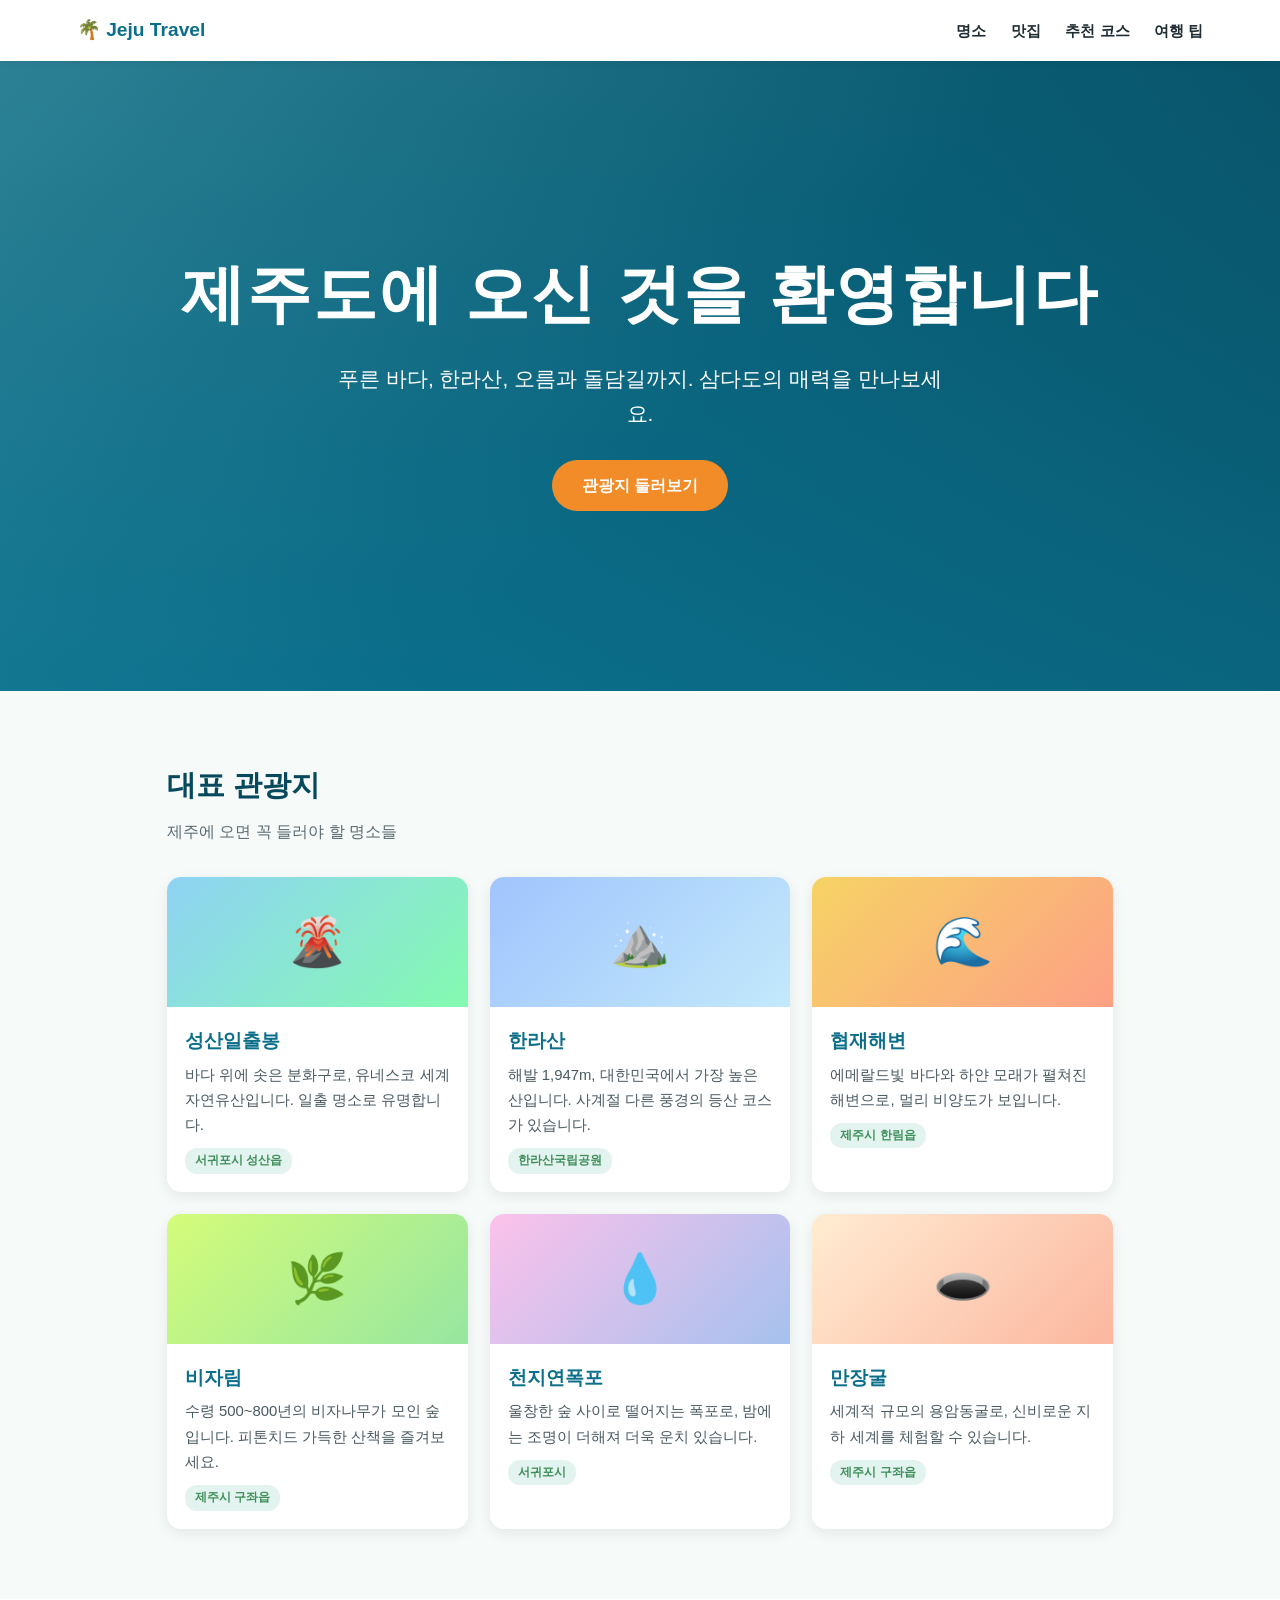
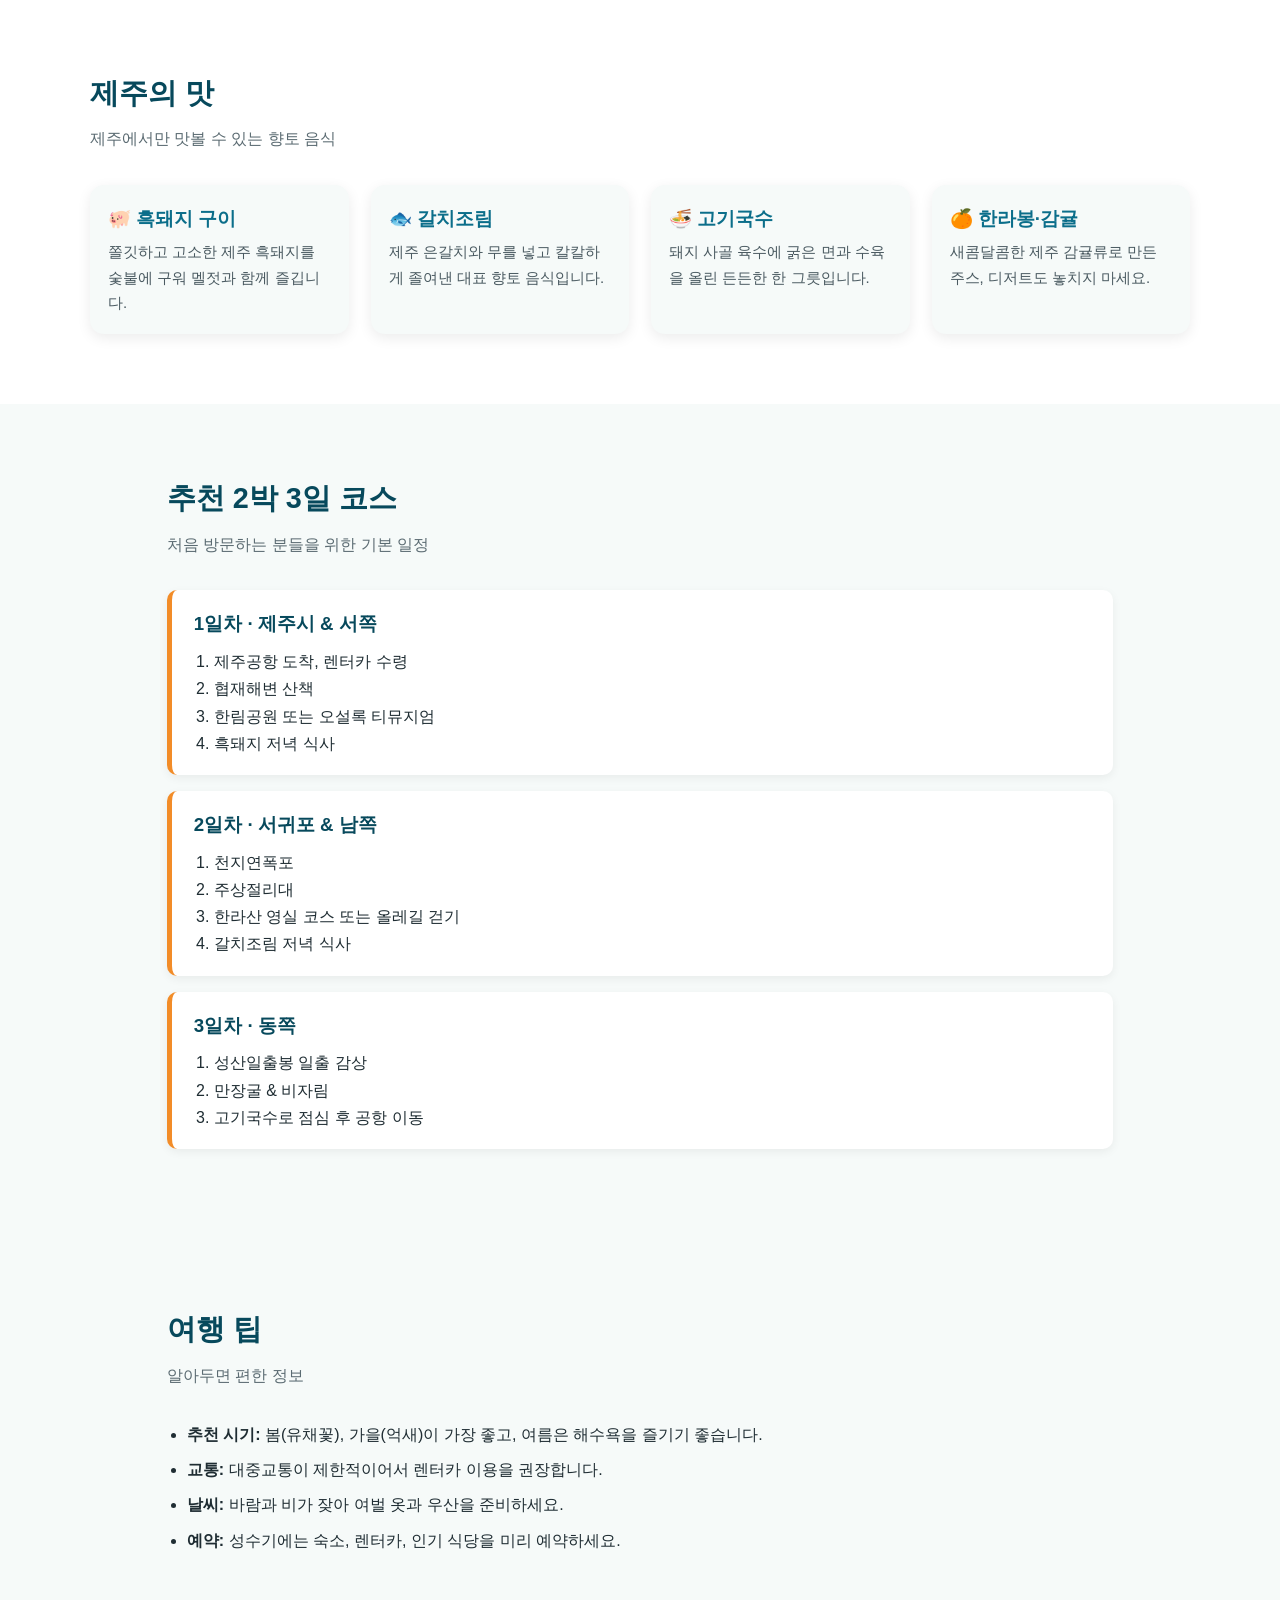
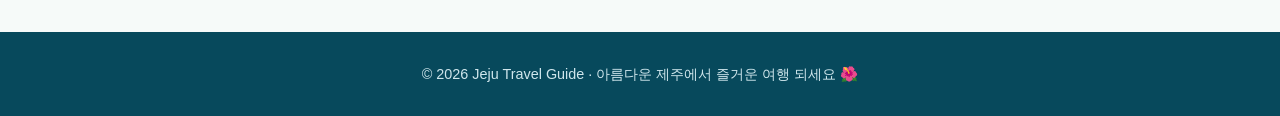
==== index.html @ b9b1b575 "Add Jeju tourism page Co-Authored-By: Claude Sonnet 5.5 <noreply@anthropic.com>" ====
<!DOCTYPE html>
<html lang="ko">
<head>
  <meta charset="UTF-8">
  <meta name="viewport" content="width=device-width, initial-scale=1.0">
  <title>제주도 관광 안내</title>
  <style>
    :root {
      --sea: #0b6e8a;
      --sea-dark: #07495c;
      --orange: #f28c28;
      --leaf: #3f8f5b;
      --bg: #f6faf9;
      --text: #1f2d33;
      --card: #ffffff;
    }
    * { box-sizing: border-box; margin: 0; padding: 0; }
    html { scroll-behavior: smooth; }
    body {
      font-family: "Malgun Gothic", "Apple SD Gothic Neo", sans-serif;
      color: var(--text);
      background: var(--bg);
      line-height: 1.7;
    }
    header.nav {
      position: sticky; top: 0; z-index: 10;
      display: flex; justify-content: space-between; align-items: center;
      padding: 14px 6vw;
      background: rgba(255,255,255,.92);
      backdrop-filter: blur(6px);
      box-shadow: 0 1px 8px rgba(0,0,0,.08);
    }
    .logo { font-weight: 700; font-size: 1.2rem; color: var(--sea); }
    nav a {
      margin-left: 20px; text-decoration: none;
      color: var(--text); font-weight: 600; font-size: .95rem;
    }
    nav a:hover { color: var(--orange); }
    .hero {
      min-height: 70vh;
      display: flex; flex-direction: column; justify-content: center; align-items: center;
      text-align: center; color: #fff; padding: 0 6vw;
      background: linear-gradient(180deg, rgba(7,73,92,.55), rgba(11,110,138,.75)),
                  linear-gradient(135deg, #5cc6d9 0%, #0b6e8a 55%, #07495c 100%);
    }
    .hero h1 { font-size: clamp(2.2rem, 6vw, 4rem); letter-spacing: 2px; }
    .hero p { margin-top: 12px; font-size: clamp(1rem, 2.4vw, 1.3rem); max-width: 620px; }
    .btn {
      display: inline-block; margin-top: 28px; padding: 12px 30px;
      background: var(--orange); color: #fff; border-radius: 30px;
      text-decoration: none; font-weight: 700;
      transition: transform .2s;
    }
    .btn:hover { transform: translateY(-3px); }
    section { padding: 70px 6vw; max-width: 1100px; margin: 0 auto; }
    section h2 {
      font-size: 1.8rem; color: var(--sea-dark); margin-bottom: 8px;
    }
    section .sub { color: #5b6b72; margin-bottom: 32px; }
    .grid {
      display: grid; gap: 22px;
      grid-template-columns: repeat(auto-fit, minmax(240px, 1fr));
    }
    .card {
      background: var(--card); border-radius: 14px; overflow: hidden;
      box-shadow: 0 4px 14px rgba(0,0,0,.08);
      transition: transform .2s;
    }
    .card:hover { transform: translateY(-5px); }
    .thumb {
      height: 130px; display: flex; align-items: center; justify-content: center;
      font-size: 3rem;
    }
    .t1 { background: linear-gradient(135deg, #8fd3f4, #84fab0); }
    .t2 { background: linear-gradient(135deg, #f6d365, #fda085); }
    .t3 { background: linear-gradient(135deg, #a1c4fd, #c2e9fb); }
    .t4 { background: linear-gradient(135deg, #d4fc79, #96e6a1); }
    .t5 { background: linear-gradient(135deg, #fbc2eb, #a6c1ee); }
    .t6 { background: linear-gradient(135deg, #ffecd2, #fcb69f); }
    .card .body { padding: 18px; }
    .card h3 { color: var(--sea); margin-bottom: 6px; }
    .card p { font-size: .93rem; color: #4a5a61; }
    .tag {
      display: inline-block; margin-top: 10px; padding: 2px 10px;
      border-radius: 12px; font-size: .78rem;
      background: #e3f3ef; color: var(--leaf); font-weight: 600;
    }
    .food { background: #fff; max-width: none; }
    .food .inner { max-width: 1100px; margin: 0 auto; }
    .food .card { background: var(--bg); }
    .course {
      background: var(--card); border-left: 5px solid var(--orange);
      border-radius: 10px; padding: 18px 22px; margin-bottom: 16px;
      box-shadow: 0 3px 10px rgba(0,0,0,.06);
    }
    .course h3 { color: var(--sea-dark); }
    .course ol { margin: 8px 0 0 20px; }
    .tips ul { margin-left: 20px; }
    .tips li { margin-bottom: 8px; }
    footer {
      text-align: center; padding: 30px 6vw;
      background: var(--sea-dark); color: #cfe6ec; font-size: .9rem;
    }
    @media (max-width: 600px) {
      nav a { margin-left: 12px; font-size: .85rem; }
    }
  </style>
</head>
<body>
  <header class="nav">
    <div class="logo">🌴 Jeju Travel</div>
    <nav>
      <a href="#spots">명소</a>
      <a href="#food">맛집</a>
      <a href="#course">추천 코스</a>
      <a href="#tips">여행 팁</a>
    </nav>
  </header>

  <div class="hero">
    <h1>제주도에 오신 것을 환영합니다</h1>
    <p>푸른 바다, 한라산, 오름과 돌담길까지. 삼다도의 매력을 만나보세요.</p>
    <a class="btn" href="#spots">관광지 둘러보기</a>
  </div>

  <section id="spots">
    <h2>대표 관광지</h2>
    <p class="sub">제주에 오면 꼭 들러야 할 명소들</p>
    <div class="grid">
      <div class="card">
        <div class="thumb t1">🌋</div>
        <div class="body">
          <h3>성산일출봉</h3>
          <p>바다 위에 솟은 분화구로, 유네스코 세계자연유산입니다. 일출 명소로 유명합니다.</p>
          <span class="tag">서귀포시 성산읍</span>
        </div>
      </div>
      <div class="card">
        <div class="thumb t3">⛰️</div>
        <div class="body">
          <h3>한라산</h3>
          <p>해발 1,947m, 대한민국에서 가장 높은 산입니다. 사계절 다른 풍경의 등산 코스가 있습니다.</p>
          <span class="tag">한라산국립공원</span>
        </div>
      </div>
      <div class="card">
        <div class="thumb t2">🌊</div>
        <div class="body">
          <h3>협재해변</h3>
          <p>에메랄드빛 바다와 하얀 모래가 펼쳐진 해변으로, 멀리 비양도가 보입니다.</p>
          <span class="tag">제주시 한림읍</span>
        </div>
      </div>
      <div class="card">
        <div class="thumb t4">🌿</div>
        <div class="body">
          <h3>비자림</h3>
          <p>수령 500~800년의 비자나무가 모인 숲입니다. 피톤치드 가득한 산책을 즐겨보세요.</p>
          <span class="tag">제주시 구좌읍</span>
        </div>
      </div>
      <div class="card">
        <div class="thumb t5">💧</div>
        <div class="body">
          <h3>천지연폭포</h3>
          <p>울창한 숲 사이로 떨어지는 폭포로, 밤에는 조명이 더해져 더욱 운치 있습니다.</p>
          <span class="tag">서귀포시</span>
        </div>
      </div>
      <div class="card">
        <div class="thumb t6">🕳️</div>
        <div class="body">
          <h3>만장굴</h3>
          <p>세계적 규모의 용암동굴로, 신비로운 지하 세계를 체험할 수 있습니다.</p>
          <span class="tag">제주시 구좌읍</span>
        </div>
      </div>
    </div>
  </section>

  <section id="food" class="food">
    <div class="inner">
      <h2>제주의 맛</h2>
      <p class="sub">제주에서만 맛볼 수 있는 향토 음식</p>
      <div class="grid">
        <div class="card">
          <div class="body">
            <h3>🐖 흑돼지 구이</h3>
            <p>쫄깃하고 고소한 제주 흑돼지를 숯불에 구워 멜젓과 함께 즐깁니다.</p>
          </div>
        </div>
        <div class="card">
          <div class="body">
            <h3>🐟 갈치조림</h3>
            <p>제주 은갈치와 무를 넣고 칼칼하게 졸여낸 대표 향토 음식입니다.</p>
          </div>
        </div>
        <div class="card">
          <div class="body">
            <h3>🍜 고기국수</h3>
            <p>돼지 사골 육수에 굵은 면과 수육을 올린 든든한 한 그릇입니다.</p>
          </div>
        </div>
        <div class="card">
          <div class="body">
            <h3>🍊 한라봉·감귤</h3>
            <p>새콤달콤한 제주 감귤류로 만든 주스, 디저트도 놓치지 마세요.</p>
          </div>
        </div>
      </div>
    </div>
  </section>

  <section id="course">
    <h2>추천 2박 3일 코스</h2>
    <p class="sub">처음 방문하는 분들을 위한 기본 일정</p>
    <div class="course">
      <h3>1일차 · 제주시 &amp; 서쪽</h3>
      <ol>
        <li>제주공항 도착, 렌터카 수령</li>
        <li>협재해변 산책</li>
        <li>한림공원 또는 오설록 티뮤지엄</li>
        <li>흑돼지 저녁 식사</li>
      </ol>
    </div>
    <div class="course">
      <h3>2일차 · 서귀포 &amp; 남쪽</h3>
      <ol>
        <li>천지연폭포</li>
        <li>주상절리대</li>
        <li>한라산 영실 코스 또는 올레길 걷기</li>
        <li>갈치조림 저녁 식사</li>
      </ol>
    </div>
    <div class="course">
      <h3>3일차 · 동쪽</h3>
      <ol>
        <li>성산일출봉 일출 감상</li>
        <li>만장굴 &amp; 비자림</li>
        <li>고기국수로 점심 후 공항 이동</li>
      </ol>
    </div>
  </section>

  <section id="tips" class="tips">
    <h2>여행 팁</h2>
    <p class="sub">알아두면 편한 정보</p>
    <ul>
      <li><strong>추천 시기:</strong> 봄(유채꽃), 가을(억새)이 가장 좋고, 여름은 해수욕을 즐기기 좋습니다.</li>
      <li><strong>교통:</strong> 대중교통이 제한적이어서 렌터카 이용을 권장합니다.</li>
      <li><strong>날씨:</strong> 바람과 비가 잦아 여벌 옷과 우산을 준비하세요.</li>
      <li><strong>예약:</strong> 성수기에는 숙소, 렌터카, 인기 식당을 미리 예약하세요.</li>
    </ul>
  </section>

  <footer>
    <p>© 2026 Jeju Travel Guide · 아름다운 제주에서 즐거운 여행 되세요 🌺</p>
  </footer>
</body>
</html>
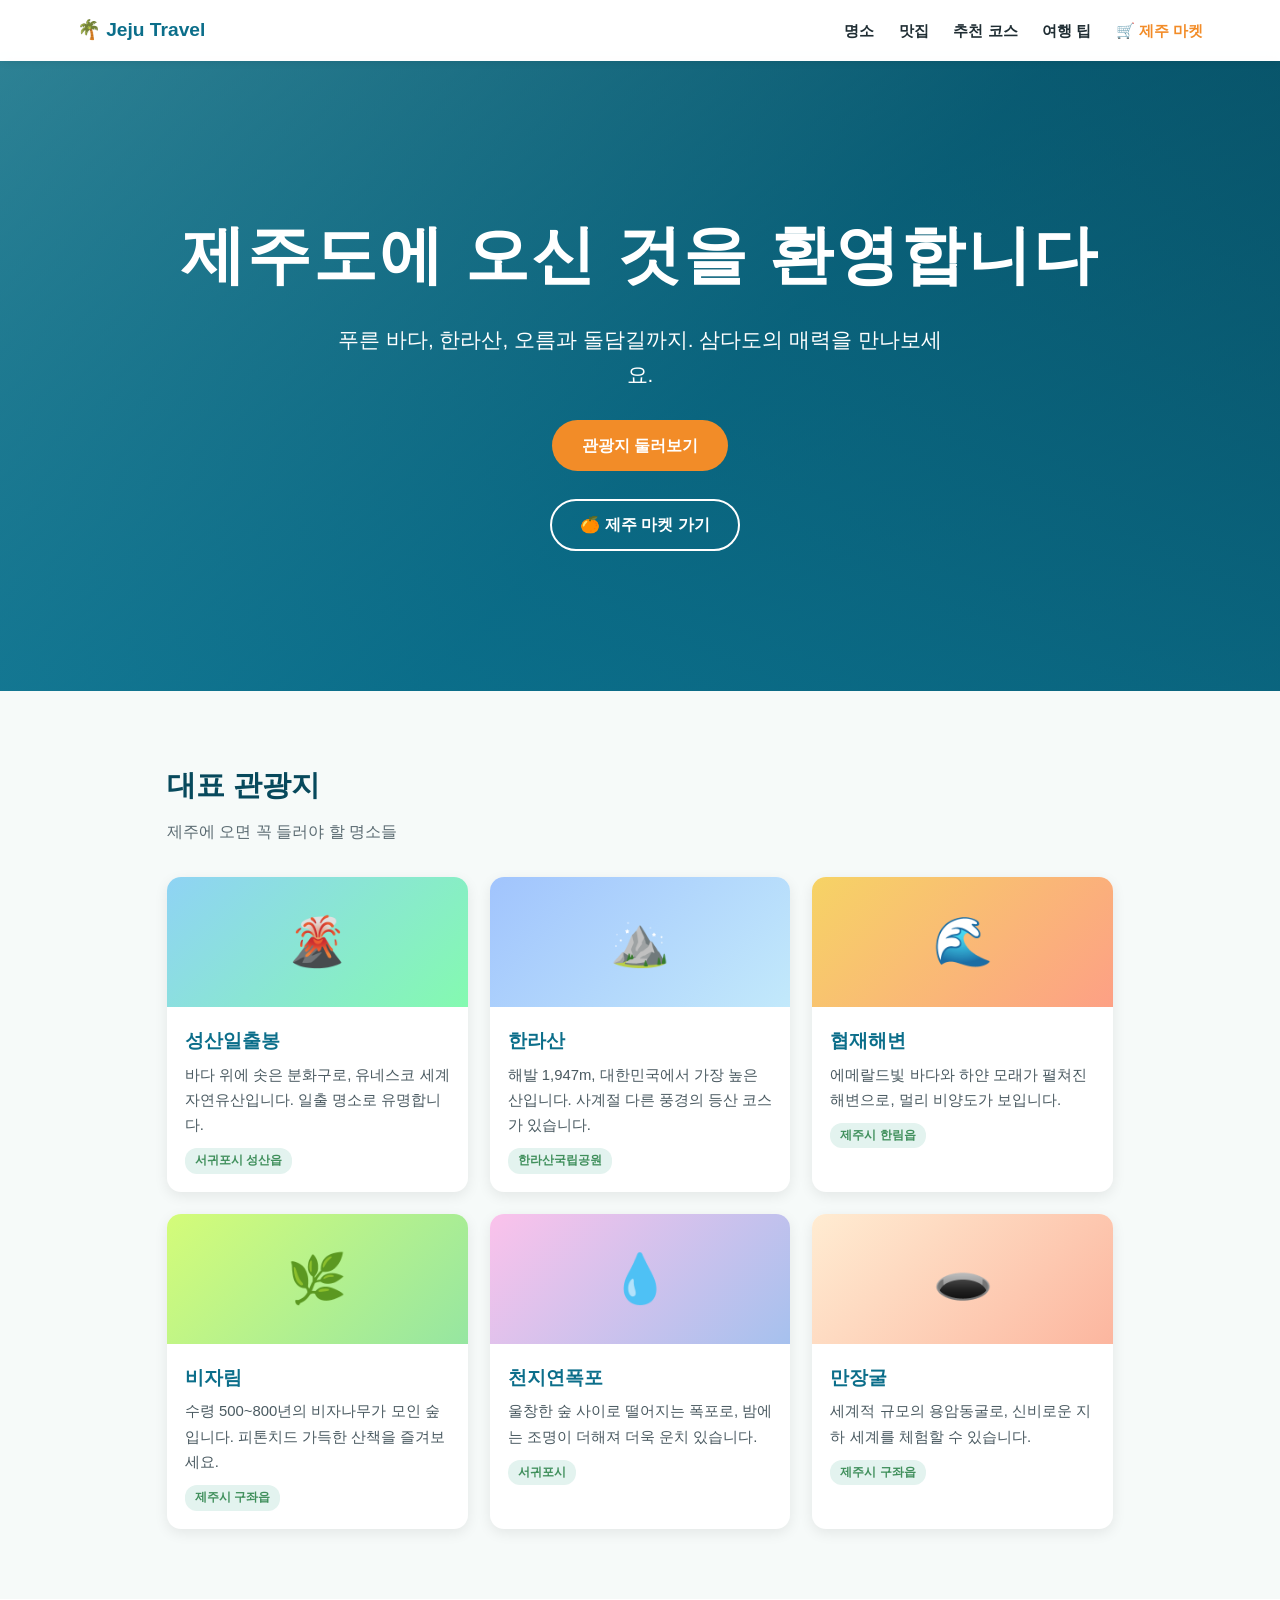
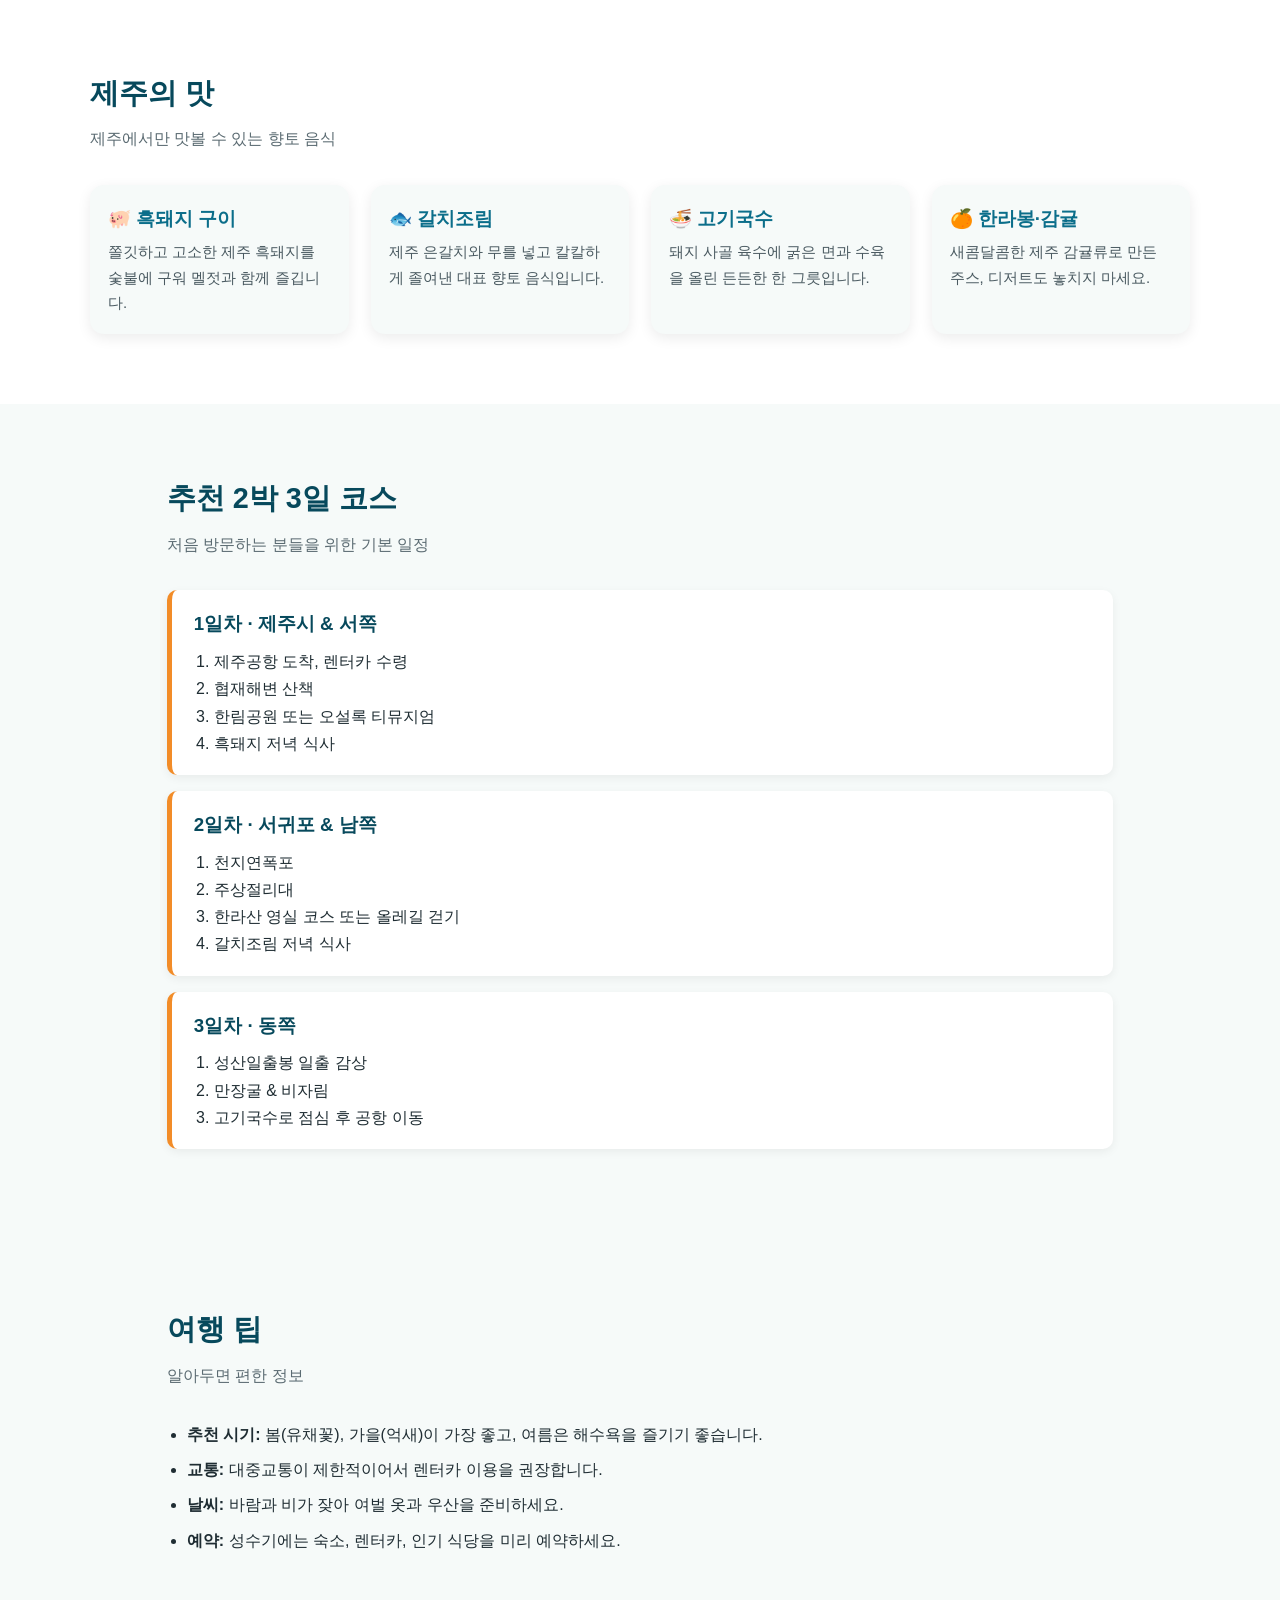
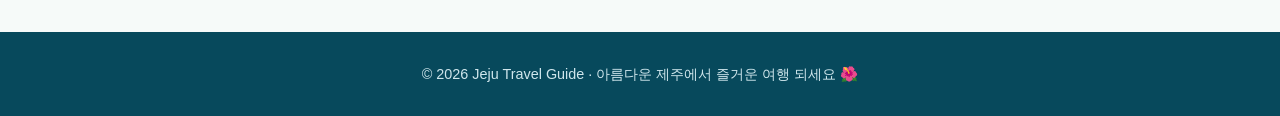
==== commit abdfb938: "Link Jeju market from tourism landing page Co-Authored-By: Claude Sonnet 5.5 <noreply@anthropic.com>" ====
--- a/index.html
+++ b/index.html
@@ -52,6 +52,8 @@
       transition: transform .2s;
     }
     .btn:hover { transform: translateY(-3px); }
+    .btn-ghost { margin-left: 10px; background: transparent; border: 2px solid #fff; padding: 10px 28px; }
+    nav a.nav-shop { color: var(--orange); }
     section { padding: 70px 6vw; max-width: 1100px; margin: 0 auto; }
     section h2 {
       font-size: 1.8rem; color: var(--sea-dark); margin-bottom: 8px;
@@ -114,6 +116,7 @@
       <a href="#food">맛집</a>
       <a href="#course">추천 코스</a>
       <a href="#tips">여행 팁</a>
+      <a href="shop/" class="nav-shop">🛒 제주 마켓</a>
     </nav>
   </header>
 
@@ -121,6 +124,7 @@
     <h1>제주도에 오신 것을 환영합니다</h1>
     <p>푸른 바다, 한라산, 오름과 돌담길까지. 삼다도의 매력을 만나보세요.</p>
     <a class="btn" href="#spots">관광지 둘러보기</a>
+    <a class="btn btn-ghost" href="shop/">🍊 제주 마켓 가기</a>
   </div>
 
   <section id="spots">
